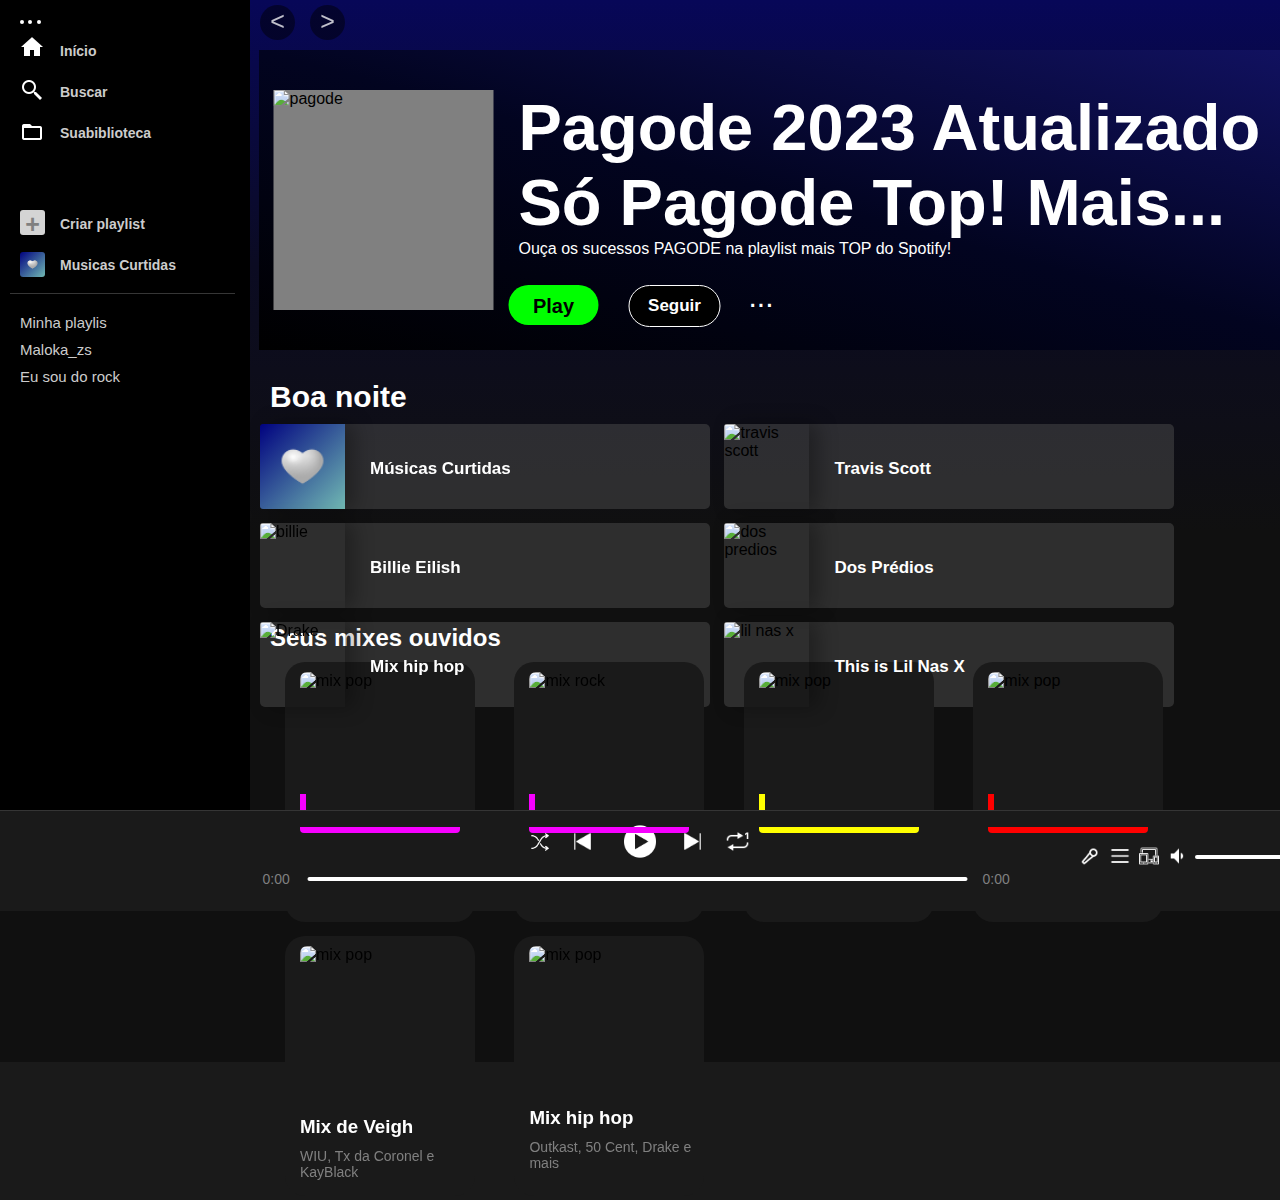
==== principal/index.html @ a5ab48f7 "Adicionando o código" ====
<!DOCTYPE html>
<html lang="en">
<head>
    <meta charset="UTF-8">
    <meta http-equiv="X-UA-Compatible" content="IE=edge">
    <meta name="viewport" content="width=device-width, initial-scale=1.0">
    <link rel="stylesheet" href="style.css">
    <title>Spotify</title>
</head>
<body id="bosta">
    <div id="container_left">
        <div id="fundo"></div>
        <div id="bolinhas">
            <div class="bolinhas"></div>
            <div class="bolinhas"></div>
            <div class="bolinhas"></div>
        </div>
        <ul id="lista_cima">
            <li class="lc"><img src="../img/icons8-casa-24 (1).png" alt="casinha" id="casinha">Início</li>
            <li class="lc"><img src="../img/icons8-pesquisar-24.png" alt="lupa" id="lupa"><img src="../img/icons8-abrir-pasta-24.png" alt="Buscar" id="pasta">Buscar</li>
            <li class="lc">Suabiblioteca</li>
        </ul>
        <ul id="lista_meio">
            <li class="lm"><div id="adicionar"><p>+</p></div> Criar playlist</li>
            <li class="lm"><div id="gostei"><img src="../img/icons8-white-heart-48.png" alt="coração" id="coracao"></div> Musicas Curtidas</li>
        </ul>
        <div id="linha"></div>
        <ul id="lista_baixo">
            <li class="lb">Minha playlis</li>
            <li class="lb">Maloka_zs</li>
            <li class="lb">Eu sou do rock</li>
        </ul>
    </div>

    <header>
        <div class="setas" id="seta_escquerda">
            <p id="menor_que">&lt;</p>
        </div>
        <div class="setas" id="seta_direita">
            <p id="maior_que">&gt;</p>
        </div>
        <div id="user">
            <div id="bolinha_usuario">
                <img src="../img_midia/icons8-usuário-24.png" alt="usuario" id="usuario">
            </div>
            <p>Matheus</p>
            <img src="../img_midia/icons8-reproduzir-24.png" alt="seta baixo" id="seta">
        </div>
        <div id="banner_meio">
            <div id="meio_banenr">
                <img src="../img_boa_tarde/pagode.jpeg" alt="pagode" id="img_pagode">
                <div id="text_ludi">
                    <p class="text_ludi" id="first_ludi">Pagode 2023 Atualizado | Só Pagode Top! Mais...</p>
                    <p class="text_ludi" id="sec_ludi">Ouça os sucessos PAGODE na playlist mais TOP do Spotify!</p>
                </div>
                <div class="botao" id="botao_play">
                    <p>Play</p>
                </div>
                <div class="botao" id="botao_seguir">
                    <p>Seguir</p>
                </div>
                <p id="tres_pontos">...</p>
            </div>
        </div>
    </header>
    <main>
        <h2 id="h2_horas">Boa noite</h2>
        <div id="container_pastas">
            <div class="pastas_cima" id="musicas_curtidas">
                <div id="gostei_curtidas"><img src="../img/icons8-white-heart-48.png" alt="coração" id="coracao_curtidas"></div>
                <p class="titulo_pasta">Músicas Curtidas</p>
                <div id="play_hover_2" class="play_hover">
                    <img src="../img_midia/icons8-reproduzir-24 (1).png" alt="reproduzir" id="seta_play">
                </div>
            </div>

            <div class="pastas_cima" id="travis_scott" onmouseenter="mudarCor()" onmouseleave="voltarCor()">
                <img src="../img_boa_tarde/travis scott.jpeg" alt="travis scott" id="travis">
                <p class="titulo_pasta">Travis Scott</p>
                <div id="play_hover_2" class="play_hover">
                    <img src="../img_midia/icons8-reproduzir-24 (1).png" alt="reproduzir" id="seta_play">
                </div>
            </div>

            <div class="pastas_cima" id="billie_eilish">
                <img src="../img_boa_tarde/billie.jpeg" alt="billie" id="billie">
                <p class="titulo_pasta">Billie Eilish</p>
                <div id="play_hover_2" class="play_hover">
                    <img src="../img_midia/icons8-reproduzir-24 (1).png" alt="reproduzir" id="seta_play">
                </div>
            </div>



            <div class="pastas_baixo" id="dos_predios">
                <img src="../img_boa_tarde/dos predios.jpg" alt="dos predios" id="predios">
                <p class="titulo_pasta">Dos Prédios</p>
                <div id="play_hover_2" class="play_hover">
                    <img src="../img_midia/icons8-reproduzir-24 (1).png" alt="reproduzir" id="seta_play">
                </div>
            </div>

            <div class="pastas_baixo" id="Drake">
                <img src="../img_mixes/outkast.jpeg" alt="Drake" id="drake">
                <p class="titulo_pasta">Mix hip hop</p>
                <div id="play_hover_2" class="play_hover">
                    <img src="../img_midia/icons8-reproduzir-24 (1).png" alt="reproduzir" id="seta_play">
                </div>
            </div>

            <div class="pastas_baixo" id="lil_nas_x">
                <img src="../img_boa_tarde/lil nas x.jpg" alt="lil nas x" id="lil">
                <p class="titulo_pasta">This is Lil Nas X</p>
                <div id="play_hover_2" class="play_hover">
                    <img src="../img_midia/icons8-reproduzir-24 (1).png" alt="reproduzir" id="seta_play">
                </div>
            </div>


        </div>
        <h2>Seus mixes ouvidos</h2>
        <div id="container_mixes">
            <div class="mixes" id="mix_pop">
                <img src="../img_boa_tarde/lil nas x.jpg" alt="mix pop" id="img_pop">
                <div id="play_mixes">
                    <img src="../img_midia/icons8-reproduzir-24 (1).png" alt="play" id="seta_reproduzir">
                </div>
                <div id="cont_pop">
                    <div class="faicha" id="faicha_pop"></div>
                    <div class="faicha2" id="faicha_pop"></div>
                    <h3>Mix pop</h3>
                    <p>Lil Nas X, Black Eyed Peas, Justin Bieber e...</p>
                </div>
            </div>

            <div class="mixes" id="mix_rock">
                <img src="../img_mixes/mix rock.jpg" alt="mix rock" id="img_rock">
                <div id="play_mixes">
                    <img src="../img_midia/icons8-reproduzir-24 (1).png" alt="play" id="seta_reproduzir">
                </div>
                <div id="cont_rock">
                    <div class="faicha" id="faicha_rock"></div>
                    <div class="faicha2" id="faicha_rock"></div>
                    <h3>Mix rock</h3>
                    <p>Scorpions, Red Hoy Chili Peppers, kansas...</p>
                </div>
            </div>

            <div class="mixes" id="mix_relax">
                <img src="../img_mixes/top.jpg" alt="mix pop" id="img_relax">
                <div id="play_mixes">
                    <img src="../img_midia/icons8-reproduzir-24 (1).png" alt="play" id="seta_reproduzir">
                </div>
                <div id="cont_relax">
                    <div class="faicha" id="faicha_relax"></div>
                    <div class="faicha2" id="faicha_relax"></div>
                    <h3>Mix relax</h3>
                    <p>Twenty One Pilots, Post Malone, The Weeknd...</p>
                </div>
            </div>

            <div class="mixes" id="mix_feliz">
                <img src="../img_mixes/avicii.jpeg" alt="mix pop" id="img_feliz">
                <div id="play_mixes">
                    <img src="../img_midia/icons8-reproduzir-24 (1).png" alt="play" id="seta_reproduzir">
                </div>
                <div id="cont_feliz">
                    <div class="faicha" id="faicha_feliz"></div>
                    <div class="faicha2" id="faicha_feliz"></div>
                    <h3>Mix feliz</h3>
                    <p>Avicii, Doja Cat, Dua Lipa e mais</p>
                </div>
            </div>

            <div class="mixes" id="mix_veigh">
                <img src="../img_mixes/mix do veigh.jpeg" alt="mix pop" id="img_veigh">
                <div id="play_mixes">
                    <img src="../img_midia/icons8-reproduzir-24 (1).png" alt="play" id="seta_reproduzir">
                </div>
                <div id="cont_veigh">
                    <h3>Mix de Veigh</h3>
                    <p>WIU, Tx da Coronel e KayBlack</p>
                </div>
            </div>

            <div class="mixes" id="mix_hiphop">
                <img src="../img_mixes/outkast.jpeg" alt="mix pop" id="img_hiphop">
                <div id="play_mixes">
                    <img src="../img_midia/icons8-reproduzir-24 (1).png" alt="play" id="seta_reproduzir">
                </div>
                <div id="cont_pop">
                    <div class="faicha" id="faicha_hiphop"></div>
                    <div class="faicha2" id="faicha_hiphop"></div>
                    <h3>Mix hip hop</h3>
                    <p>Outkast, 50 Cent, Drake e mais</p>
                </div>
            </div>

        </div>
    </main>
    <footer>
        
        <div id="center_footer">
            <div id="center_up">
                <img src="../img_midia/icons8-embaralhar-32.png" alt="embaralhar" id="embaralhar">
                <img src="../img_midia/icons8-voltar-64 (1).png" alt="voltar" id="voltar">
                <img src="../img_midia/icons8-botão-_play_-dentro-de-um-círculo-50 (1).png" alt="play" id="play">
                <img src="../img_midia/icons8-voltar-64 (1).png" alt="avancar" id="avancar">
                <img src="../img_midia/icons8-repetir-um-30.png" alt="repetir" id="repetir">
            </div>
            <div id="center_down">
                <p id="tf">0:00</p>
                <div id="linha_do_tempo"></div>
                <p id="ts">0:00</p>
            </div>
        </div>
        <div id="right_footer">
            <img class="espaco_icons" src="../img_midia/icons8-microfone-2-24.png" alt="microfone" id="mic">

            <img class="espaco_icons" src="../img_midia/icons8-menu-arredondado-50.png" alt="menu" id="menu">

            <img class="espaco_icons" src="../img_midia/icons8-vários-dispositivos-50.png" alt="dispositivos" id="dispositivos">

            <img class="espaco_icons" src="../img_midia/icons8-volume-baixo-24 (1).png" alt="volume" id="volume">

            <div id="barra_volume"></div>

        </div>
    </footer>
    <script src="java.js"></script>
</body>
</html>
---- principal/style.css ----
@charset "UTF-8";

* {
    margin: 0px;
    padding: 0px;
    font-family: Arial, Helvetica, sans-serif;
}

body {
    background-color: rgb(26, 26, 26);
    background-repeat: no-repeat;
    background-image: linear-gradient(to bottom, rgb(7, 7, 88), rgb(11, 11, 34), rgb(16, 16, 16), rgb(16, 16, 16), rgb(16, 16, 16));
}

#travis_scott:hover #banner_meio{
    color: black;
}

#container_left {
    background-color: rgb(0, 0, 0);
    width: 250px;
    position: fixed;
    height: 100vh;
    margin-bottom: 0px;
    color: white;
}


#casinha {
    position: absolute;
    top: 35px;
    left: 20px;
}

#lupa {
    position: absolute;
    top: 78px;
    left: 20px;
}

#pasta {
    position: absolute;
    top: 120px;
    left: 20px;
}

#adicionar {
    border-radius: 3px;
    width: 25px;
    height: 25px;
    position: absolute;
    top: 210px;
    left: 20px;
    background-color: rgb(212, 212, 212);
}


#adicionar > p {
    color: gray;
    font-size: 25px;
    text-align: center;
}

#gostei {
    border-radius: 3px;
    width: 25px;
    height: 25px;
    position: relative;
    top: 20px;
    left: -40px;
    background-image: linear-gradient(to bottom right, rgb(0, 2, 128), rgb(113, 185, 179));
}

#coracao {
    position: absolute;
    width: 13px;
    height: 13px;
    left: 6px;
    top: 6px;
}


    div#bolinhas {
        margin-left: 20px;
        margin-top: 10px;
    }

        div.bolinhas {
            width: 4px;
            height: 4px;
            background-color: white;
            display: inline-block;
            border-radius: 50%;
        }

    ul#lista_cima {
        margin-top: -10px;
        font-size: 14px;
    }

        li.lc {
            margin-left: 60px;
            list-style-type: none;
            font-weight: bold;
            margin-top: 25px;
            color: rgb(204, 204, 204);
        }

        li.lc:hover {
            color: white;
            cursor: pointer;
        }

    ul#lista_meio {
        margin-top: 75px;
        font-size: 14px;
    }

        li.lm {
            margin-left: 60px;
            list-style-type: none;
            font-weight: bold;
            color: rgb(204, 204, 204);
        }

        li.lm:hover {
            color: white;
            cursor: pointer;
        }

    div#linha {
        width: 225px;
        height: 1px;
        background-color: rgba(255, 255, 255, 0.212);
        margin-top: 20px;
        margin-left: 10px;
    }

    ul#lista_baixo {
        margin-top: 20px;
    }

        .lb {
            margin-left: 20px;
            list-style-type: none;
            margin-top: 10px;
            color: rgb(204, 204, 204);
            font-size: 15px;
        }

        .lb:hover {
            color: white;
            cursor: default;
        }


header {
    margin-left: 250px;
    height: 370px;
}

    div.setas {
        width: 35px;
        height: 35px;
        background-color: rgba(0, 0, 0, 0.466);
        display: inline-block;
        border-radius: 50%;
        margin-top: 5px;
        margin-left: 10px;
        position: absolute;
    }

    #maior_que {
        color: rgba(255, 255, 255, 0.753);
        font-size: 25px;
        text-align: center;
        cursor: pointer;
        margin-top: 2px;
    }

    #menor_que {
        color: rgba(255, 255, 255, 0.753);
        font-size: 25px;
        text-align: center;
        cursor: pointer;
        margin-top: 2px;
    }

    div#seta_direita {
        margin-left: 60px;
    }


    div#user {
        width: 135px;
        height: 35px;
        background-color: rgb(29, 29, 29);
        position: absolute;
        left: 1500px;
        margin-top: 5px;
        border-radius: 25px;
        color: white;
        font-weight: bold;
        cursor: pointer;
    }

        div#bolinha_usuario {
            width: 30px;
            height: 30px;
            background-color: rgb(71, 71, 71);
            border-radius: 50%;
            position: relative;
            margin-top: 2px;
            margin-left: 2px;
        }

        div#user > p {
            margin-left: 40px;
            margin-top: -25px;
        }

        #usuario {
            margin-left: 3px;
        }

        #seta {
            position: absolute;
            margin-left: 110px;
            margin-top: -17px;
            transform: rotate(90deg);
            width: 15px;
        }

    div#banner_meio {
        background-color: black;
        background-image: linear-gradient(to bottom left, rgb(18, 18, 100), rgb(2, 4, 32), black);
        width: 1090px;
        position: absolute;
        top: 50px;
        left: 50%;
        transform: translate(-35%);
        height: 300px;
    }

        #img_pagode {
            background-color: gray;
            width: 220px;
            height: 220px;
            margin-left: 15px;
            margin-top: 40px;
            display: inline-block;
        }

        div#text_ludi {
            position: absolute;
            color: white;
            top: 40px;
            left: 260px;
        }

             p#first_ludi:hover {
                text-decoration: underline;
                cursor: pointer;
            }

            p#first_ludi {
                font-size: 65px;
                font-weight: bold;
            }

        
        .botao {
            width: 90px;
            height: 40px;
            cursor: pointer;
            position: absolute;
            top: 235px;
            left: 250px;
            background-color: white;
            border-radius: 30px;
        }

        .botao:hover {
            top: 233px;
            left: 250px;
            padding: 2px;
            transition: 100ms;
        }

        #botao_play {
            background-color: rgb(0, 255, 0);
        }

        #botao_play > p, #botao_seguir > p {
            font-size: 20px;
            margin-top: 10px;
            text-align: center;
            font-weight: bold;
        }

        #botao_seguir > p {
            font-size: 17px;
            color: white;
        }

        #botao_seguir {
            margin-left: 120px;
            background-color: black;
            border: 1px solid white;
        }

        #tres_pontos {
            color: white;
            font-size: 30px;
            height: 10px;
            margin-top: -30px;
            margin-left: 490px;
            cursor: pointer;
        }


main {
    margin-left: 250px;
    margin-bottom: 150px;
    background-color: rgba(255, 255, 255, 0);
}

    main > h2 {
        color: white;
        margin-left: 20px;
        margin-top: 10px;
    }

    #h2_horas {
        font-size: 30px;
    }


    div#container_pastas {
        height: 200px;
    }

        .pastas_cima {
            width: 450px;
            height: 85px;
            background-color: rgba(77, 77, 77, 0.507);
            display: inline-block;
            margin-top: 10px;
            margin-left: 10px;
            border-radius: 5px;
            cursor: pointer;
            transition: 500ms;
        }


        .pastas_cima:hover {
            background-color: rgba(119, 119, 119, 0.596);
        }

                #coracao_curtidas {
                    position: absolute;
                    width: 53px;
                    height: 53px;
                    left: 16px;
                    top: 16px;
                }

                .titulo_pasta {
                    color: white;
                    margin-left: 110px;
                    margin-top: 35px;
                    font-weight: bold;
                    font-size: 17px;
                    position: absolute;
                }

                .play_hover {
                    opacity: 0%;
                    width: 50px;
                    height: 50px;
                    border-radius: 50%;
                    background-color: rgb(0, 255, 0);
                    position: absolute;
                    margin-left: 380px;
                    margin-top: 0px;
                    box-shadow: 1px 1px 20px 0px rgba(0, 0, 0, 0.644);
                    transition: 0.5s;
                }


                #play_hover_2 {
                    margin-top: 15px;
                    transition: 100ms;
                }

                #play_hover_2:hover {
                    width: 53px;
                    height: 53px;
                    margin-top: 14px;
                    margin-left: 379px;
                }

                #play_hover_2:hover #seta_play {
                    margin-top: 8px;
                    margin-left: 10px;
                }

                #musicas_curtidas:hover .play_hover, #travis_scott:hover .play_hover, #billie_eilish:hover .play_hover, #dos_predios:hover .play_hover, #Drake:hover .play_hover, #lil_nas_x:hover .play_hover {
                    opacity: 100%;
                }


                    #seta_play {
                        position: absolute;
                        width: 35px;
                        margin-top: 7px;
                        margin-left: 9px;
                        transition: 100ms;
                    }

            
            #gostei_curtidas { 
                box-shadow: 9px 0px 20px 0px rgba(0, 0, 0, 0.308);;
                border-radius: 3px 0px 0px 3px;
                width: 85px;
                height: 85px;
                position: absolute;
                background-image: linear-gradient(to bottom right, rgb(0, 2, 128), rgb(113, 185, 179));
            }

            #travis {
                box-shadow: 9px 0px 20px 0px rgba(0, 0, 0, 0.308);;
                border-radius: 3px 0px 0px 3px;
                width: 85px;
                height: 85px;
                position: absolute;
            }


                
            #billie {
                box-shadow: 9px 0px 20px 0px rgba(0, 0, 0, 0.308);;
                border-radius: 3px 0px 0px 3px;
                width: 85px;
                height: 85px;
                position: absolute;
            }      


        .pastas_baixo {
            width: 450px;
            height: 85px;
            background-color: rgba(77, 77, 77, 0.507);
            display: inline-block;
            margin-top: 10px;
            margin-left: 10px;
            border-radius: 5px;
            cursor: pointer;
            transition: 0.5s;
        }

        .pastas_baixo:hover {
            background-color: rgba(119, 119, 119, 0.596);
        }

            #predios {
                box-shadow: 9px 0px 20px 0px rgba(0, 0, 0, 0.308);;
                border-radius: 3px 0px 0px 3px;
                width: 85px;
                height: 85px;
                position: absolute;
            }

            
            #drake {
                box-shadow: 9px 0px 20px 0px rgba(0, 0, 0, 0.308);;
                border-radius: 3px 0px 0px 3px;
                width: 85px;
                height: 85px;
                position: absolute;
            }

            #lil {
                box-shadow: 9px 0px 20px 0px rgba(0, 0, 0, 0.308);;
                border-radius: 3px 0px 0px 3px;
                width: 85px;
                height: 85px;
                position: absolute;
            }


    #container_mixes {
        height: 260px;
    }

        .mixes {
            width: 190px;
            height: 260px;
            background-color: rgb(26, 26, 26);
            margin-left: 35px;
            margin-top: 10px;
            display: inline-block;
            border-radius: 20px;
        }

        .mixes:hover {
            background-color: rgba(48, 48, 48, 0.548);
            cursor: pointer;
        }

        #play_mixes {
            opacity: 0%;
            width: 40px;
            height: 40px;
            background-color: rgb(0, 255, 0);
            position: absolute;
            box-shadow: 1px 1px 20px 0px black;
            border-radius: 50%;
            margin-left: 120px;
            margin-top: 132px;
            transition: 0.5s;
        }

        #seta_reproduzir {
            width: 30px;
            margin-left: 6px;
            margin-top: 5px;
        }

        #mix_pop:hover #play_mixes, #mix_rock:hover #play_mixes, #mix_relax:hover #play_mixes, #mix_feliz:hover #play_mixes, #mix_veigh:hover #play_mixes, #mix_hiphop:hover #play_mixes {
            margin-top: 115px;
            opacity: 100%;
        }

        #play_mixes:hover {
            margin-top: 130px;
            margin-left: 118px;
            padding: 2px;
            transition: 100ms;
        }


            #seta_play {
                position: absolute;
                width: 35px;
                margin-top: 7px;
                margin-left: 9px;
                transition: 100ms;
            }


            #img_pop, #img_rock, #img_relax, #img_feliz, #img_veigh, #img_hiphop {
                width: 160px;
                height: 160px;
                position: absolute;
                border-radius: 7px;
                margin-left: 15px;
                margin-top: 10px;
            }

            div#cont_pop, #cont_rock, #cont_relax, #cont_feliz, #cont_veigh, #cont_hiphop {
                display: inline-block;
                position: absolute;
                margin-top: 180px;
                margin-left: 15px;
                color: rgb(255, 255, 255);
                width: 165px;
            }

            div#cont_pop > p, #cont_rock > p, #cont_relax > p, #cont_feliz > p, #cont_veigh > p, #cont_hiphop > p {
                font-size: 14px;
                margin-top: 10px;
                color: gray;
                font-family: Verdana, Geneva, Tahoma, sans-serif;
            }

            .faicha {
                width: 160px;
                height: 6px;
                position: relative;
                margin-top: -15px;
                border-radius: 0px 0px 4px 4px;
                z-index: 1;
            }

            .faicha2 {
                width: 6px;
                height: 18px;
                position: absolute;
                margin-top: -39px;
            }

            #faicha_relax {
                background-color: yellow;
            }

            #faicha_rock {
                background-color: rgb(247, 0, 255);
            }

            #faicha_pop {
                background-color: rgb(247, 0, 255);
            }
            #faicha_feliz {
                background-color: red;
            }


footer {
    background-color: rgb(26, 26, 26);
    width: 100vw;
    height: 100px;
    position: fixed;
    top: 90vh;
    border-top: 1px solid rgba(255, 255, 255, 0.123);
}


    div#center_footer {
        width: 900px;
        height: 100px;
        margin-left: 50%;
        transform: translate(-50%);
        position: absolute;
    }

        #center_up {
            width: 240px;
            height: 46px;
            position: relative;
            margin-left: 50%;
            transform: translate(-50%);
            margin-top: 10px;
        }  

            #embaralhar {
                width: 20px;
                margin-left: 10px;
                position: absolute;
                margin-top: 11px;
                cursor: pointer;
            }

            #voltar {
                width: 25px;
                margin-left: 50px;
                margin-top: 8px;
                position: absolute;
                cursor: pointer;
            }

            #play {
                width: 35px;
                margin-left: 50%;
                transform: translate(-50%);
                margin-top: 3px;
                position: absolute;
                cursor: pointer;
            }

                #play:hover {
                    width: 37px;
                    height: 37px;
                }

            #avancar {
                width: 25px;
                transform: rotate(180deg);
                margin-left: 160px;
                margin-top: 8px;
                position: absolute;
                cursor: pointer;
            }

            #repetir {
                width: 25px;
                margin-left: 205px;
                margin-top: 8px;
                position: absolute;
                cursor: pointer;
            }

        div#center_down {
            width: 765px;
            height: 25px;
            margin-left: 50%;
            transform: translate(-50%);
        }

            #ts {
                color: gray;
                position: absolute;
                margin-left: 725px;
                margin-top: 4px;
                font-size: 14px;
            }

            #linha_do_tempo {
                width: 660px;
                height: 4px;
                border-radius: 4px;
                background-color: rgb(255, 255, 255);
                margin-left: 50px;
                margin-top: 10px;
                position: absolute;
            }

            #tf {
                color: gray;
                position: absolute;
                margin-left: 5px;
                margin-top: 4px;
                font-size: 14px;
            }


div#right_footer {
    width: 220px;
    height: 40px;
    position: relative;
    margin-left: 84vw;
    margin-top: 25px;
}

    #mic {
        width: 20px;
    }

    #menu {
        width: 20px;
    }

    #dispositivos {
        width: 20px;
    }

    #volume {
        width: 20px;
    }

    .espaco_icons {
        margin-top: 10px;
        margin-left: 5px;
    }

    #barra_volume {
        border-radius: 3px;
        width: 95px;
        height: 4px;
        background-color: white;
        position: absolute;
        margin-left: 120px;
        margin-top: -15px;
    }
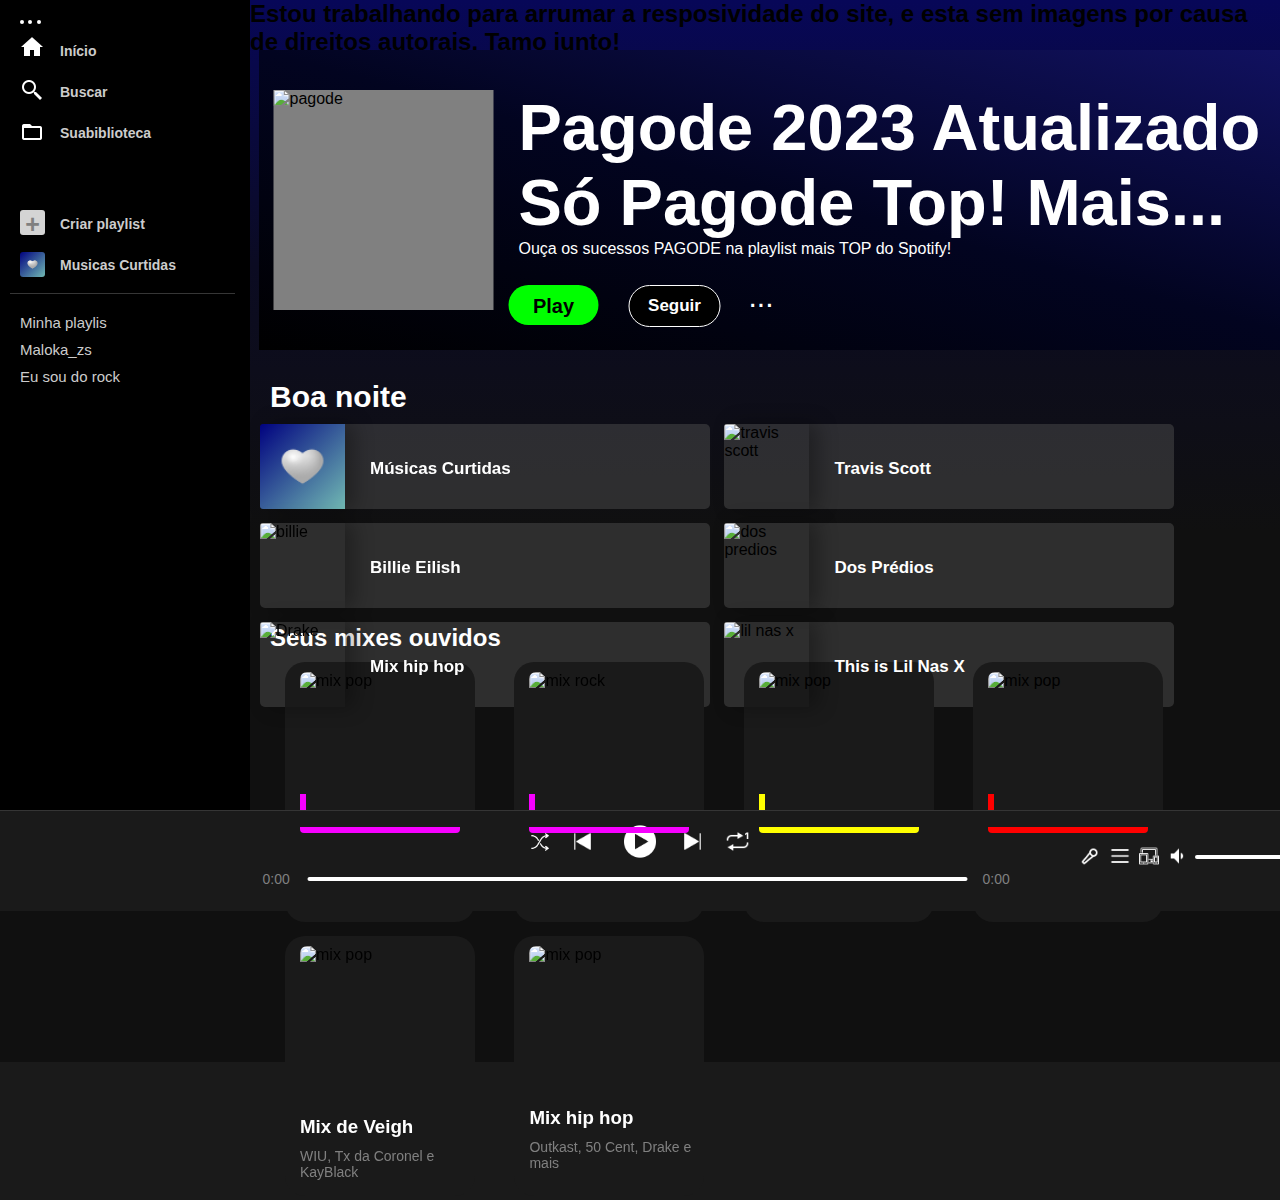
==== commit b782e639: "coloando aviso" ====
--- a/principal/index.html
+++ b/principal/index.html
@@ -33,6 +33,7 @@
     </div>
 
     <header>
+        <h2 id="aviso">Estou trabalhando para arrumar a resposividade do site, e esta sem imagens por causa de direitos autorais. Tamo junto!</h2>
         <div class="setas" id="seta_escquerda">
             <p id="menor_que">&lt;</p>
         </div>
@@ -229,4 +230,4 @@
     </footer>
     <script src="java.js"></script>
 </body>
-</html>+</html>
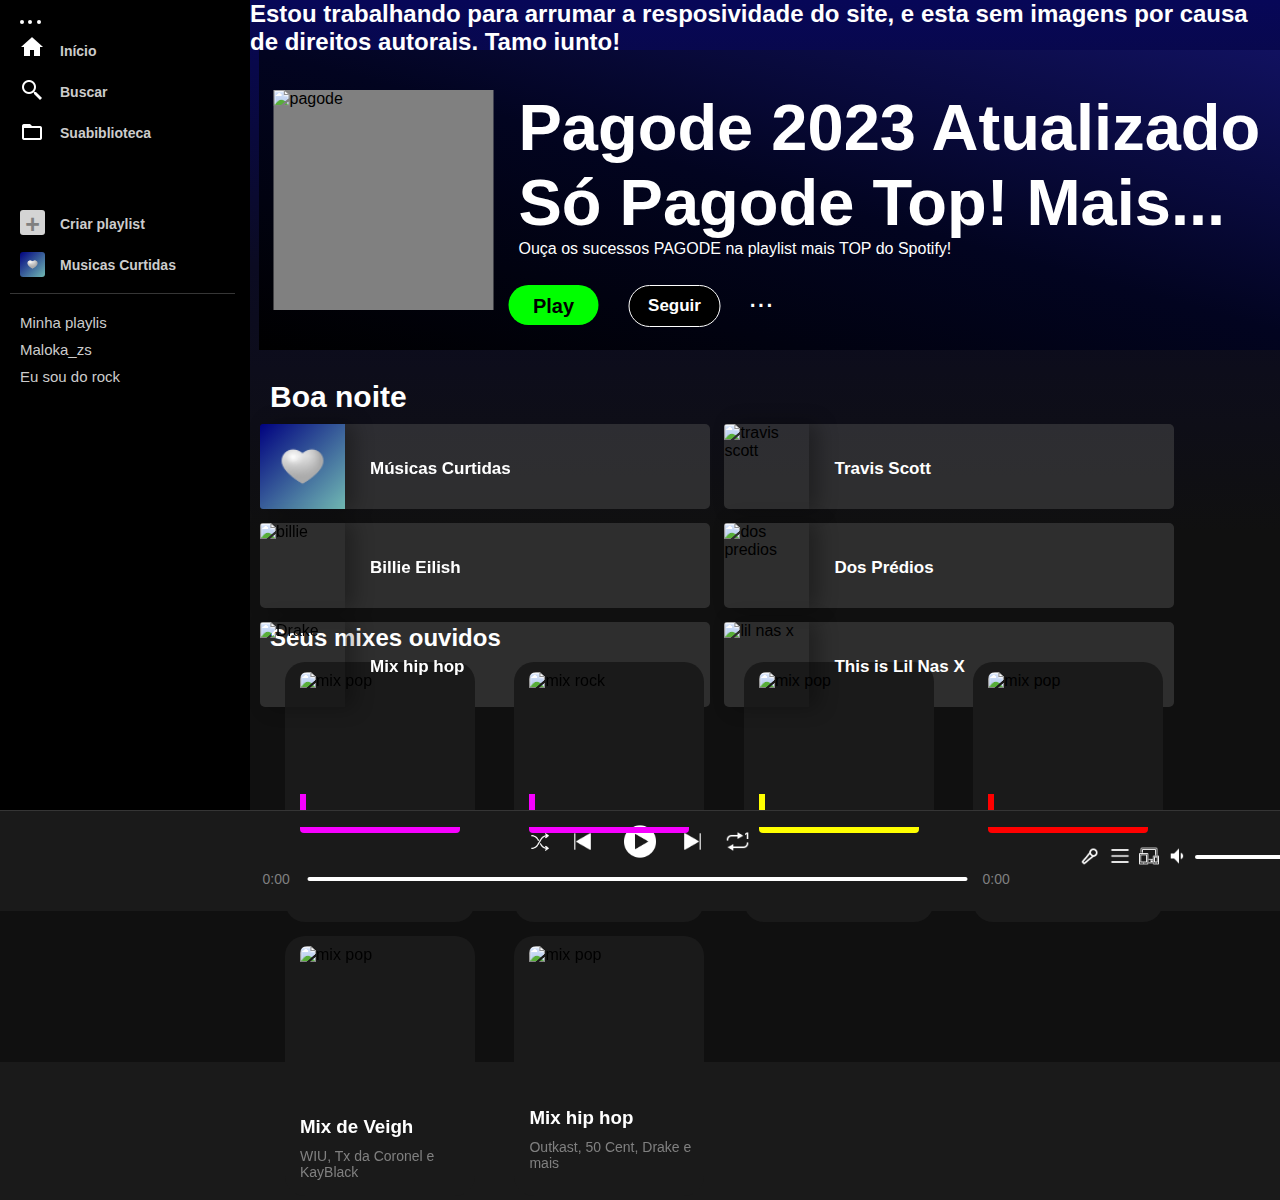
==== commit 5ce8f451: "mudando a cor do aviso" ====
--- a/principal/index.html
+++ b/principal/index.html
@@ -33,7 +33,7 @@
     </div>
 
     <header>
-        <h2 id="aviso">Estou trabalhando para arrumar a resposividade do site, e esta sem imagens por causa de direitos autorais. Tamo junto!</h2>
+        <h2 id="aviso" style="color: white">Estou trabalhando para arrumar a resposividade do site, e esta sem imagens por causa de direitos autorais. Tamo junto!</h2>
         <div class="setas" id="seta_escquerda">
             <p id="menor_que">&lt;</p>
         </div>
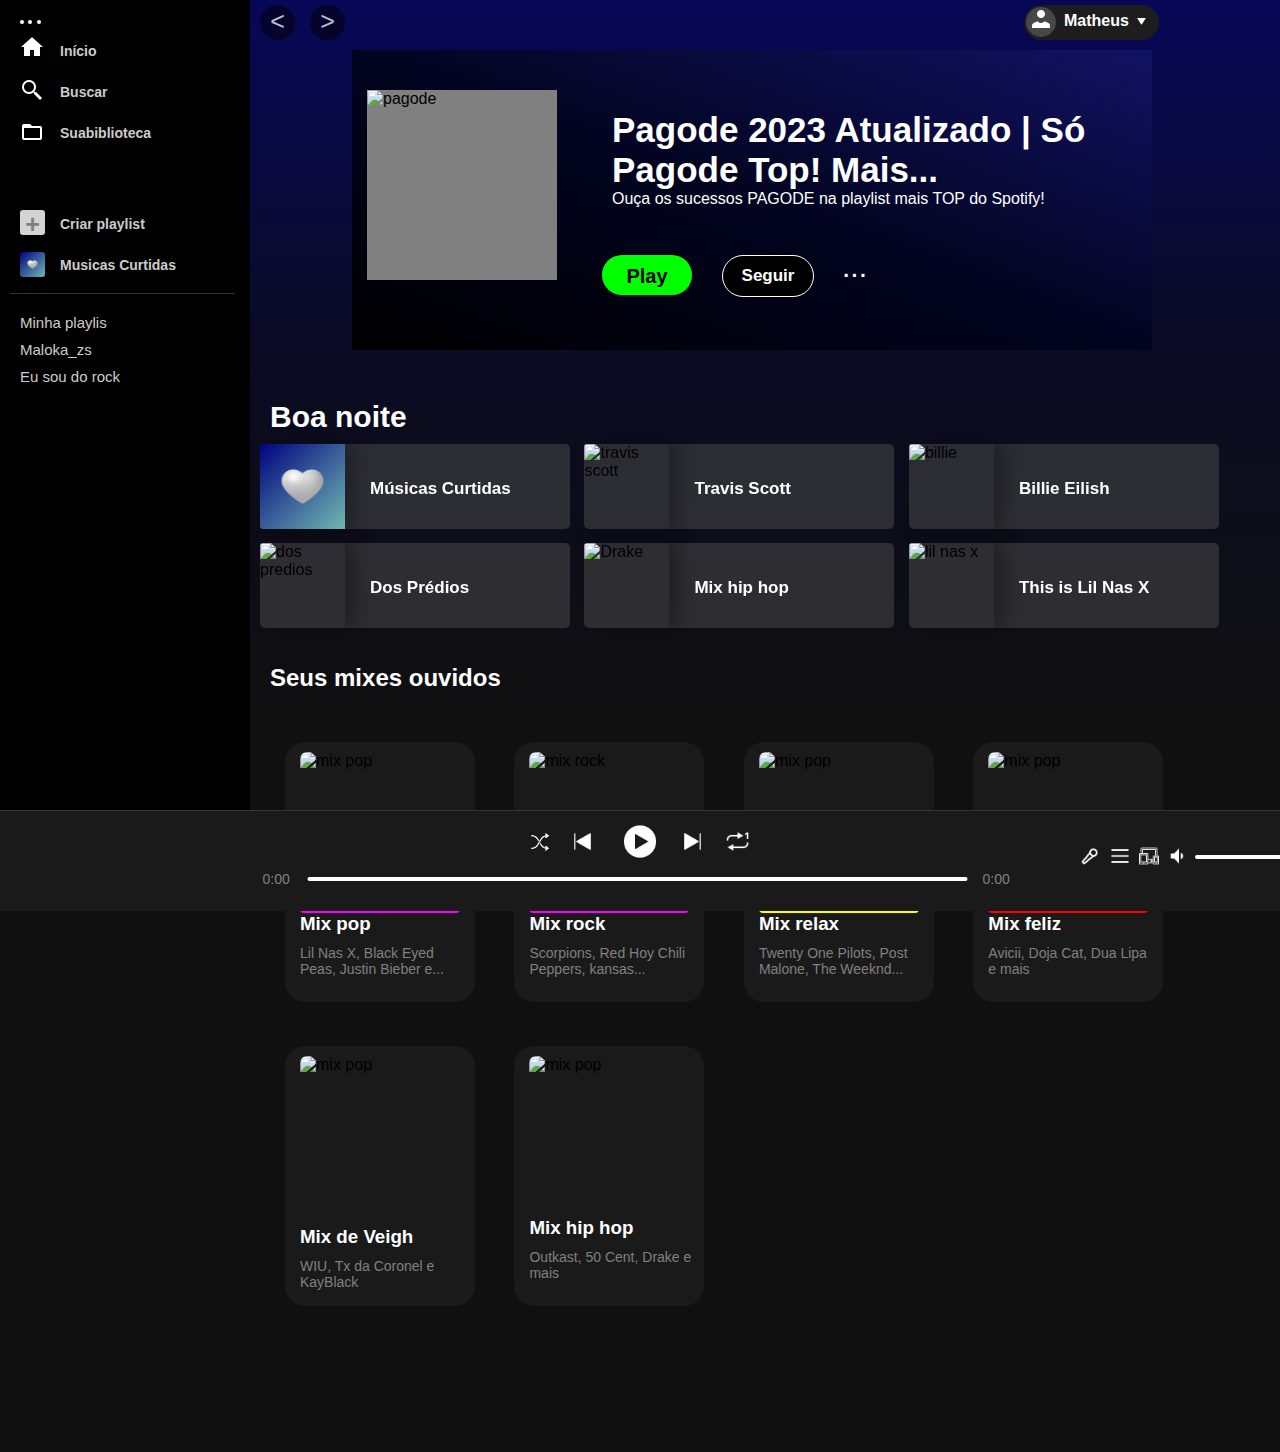
==== commit 1ed7eecc: "Adicionando resposividade ao site : )" ====
--- a/principal/index.html
+++ b/principal/index.html
@@ -5,9 +5,13 @@
     <meta http-equiv="X-UA-Compatible" content="IE=edge">
     <meta name="viewport" content="width=device-width, initial-scale=1.0">
     <link rel="stylesheet" href="style.css">
+    <link rel="stylesheet" href="medio.css">
+    <link rel="stylesheet" href="pequeno.css">
+    <link rel="stylesheet" href="tablet.css">
+    <link rel="stylesheet" href="mobile.css">
     <title>Spotify</title>
 </head>
-<body id="bosta">
+<body>
     <div id="container_left">
         <div id="fundo"></div>
         <div id="bolinhas">
@@ -33,7 +37,6 @@
     </div>
 
     <header>
-        <h2 id="aviso" style="color: white">Estou trabalhando para arrumar a resposividade do site, e esta sem imagens por causa de direitos autorais. Tamo junto!</h2>
         <div class="setas" id="seta_escquerda">
             <p id="menor_que">&lt;</p>
         </div>
@@ -196,8 +199,8 @@
                     <p>Outkast, 50 Cent, Drake e mais</p>
                 </div>
             </div>
-
-        </div>
+        </div>
+        <div id="separar"></div>
     </main>
     <footer>
         
@@ -230,4 +233,4 @@
     </footer>
     <script src="java.js"></script>
 </body>
-</html>
+</html>--- a/principal/style.css
+++ b/principal/style.css
@@ -7,7 +7,8 @@
 }
 
 body {
-    background-color: rgb(26, 26, 26);
+    overflow-x: hidden;
+    background-color: rgb(16, 16, 16);
     background-repeat: no-repeat;
     background-image: linear-gradient(to bottom, rgb(7, 7, 88), rgb(11, 11, 34), rgb(16, 16, 16), rgb(16, 16, 16), rgb(16, 16, 16));
 }
@@ -196,7 +197,7 @@
         height: 35px;
         background-color: rgb(29, 29, 29);
         position: absolute;
-        left: 1500px;
+        left: 80vw;
         margin-top: 5px;
         border-radius: 25px;
         color: white;
@@ -238,7 +239,7 @@
         position: absolute;
         top: 50px;
         left: 50%;
-        transform: translate(-35%);
+        transform: translate(-40%);
         height: 300px;
     }
 
@@ -328,7 +329,7 @@
     main > h2 {
         color: white;
         margin-left: 20px;
-        margin-top: 10px;
+        margin-top: 30px;
     }
 
     #h2_horas {
@@ -493,12 +494,14 @@
         height: 260px;
     }
 
+    
+
         .mixes {
             width: 190px;
             height: 260px;
             background-color: rgb(26, 26, 26);
             margin-left: 35px;
-            margin-top: 10px;
+            margin-top: 50px;
             display: inline-block;
             border-radius: 20px;
         }
@@ -580,7 +583,6 @@
                 position: relative;
                 margin-top: -15px;
                 border-radius: 0px 0px 4px 4px;
-                z-index: 1;
             }
 
             .faicha2 {
--- a/principal/medio.css
+++ b/principal/medio.css
@@ -0,0 +1,40 @@
+@charset "UTF-8";
+
+@media screen and (max-width: 1670px) {
+        .mixes {
+            margin-top: 200px;
+        }
+
+        .pastas_baixo {
+            width: 380px;
+        }
+
+        #musicas_curtidas, #travis_scott, #billie_eilish {
+            width: 380px;
+        }
+
+    #container_mixes {
+        height: 260px;
+        margin-top: 50px;
+    }
+
+    .play_hover {
+        margin-left: 320px;
+    }
+
+    #play_hover_2:hover {
+        margin-left: 319px;
+    }
+
+    #mix_pop, #mix_rock, #mix_relax, #mix_feliz, #mix_veigh, #mix_hiphop {
+        margin-top: 0px;
+        margin-bottom: 40px;
+    }
+
+    #separar {
+        width: 100px;
+        height: 100px;
+        margin-top: 200px;
+    }
+
+}   
--- a/principal/pequeno.css
+++ b/principal/pequeno.css
@@ -0,0 +1,44 @@
+@charset "UTF-8";
+
+@media screen and (max-width: 1448px) {
+    #musicas_curtidas, #travis_scott, #billie_eilish, .pastas_baixo {
+        width: 310px;
+    }
+
+    div#banner_meio {
+        width: 800px;
+        height: 300px;
+        transform: translate(-36%);
+    }
+
+    #img_pagode {
+        width: 190px;
+        height: 190px;
+    }
+
+    p#first_ludi {
+        font-size: 35px;
+    }
+
+    div#text_ludi {
+        margin-top: 20px;
+    }
+
+    .botao {
+        top: 205px;
+        left: 250px;
+    }
+
+    .botao:hover {
+        top: 203px;
+        left: 247px;
+    }
+
+    .play_hover {
+        margin-left: 254px;
+    }
+
+    #play_hover_2:hover {
+        margin-left: 253px;
+    }
+}--- a/principal/tablet.css
+++ b/principal/tablet.css
@@ -0,0 +1,49 @@
+@charset "UTF-8";
+
+@media screen and (max-width: 1235px) {
+    #container_left {
+        width: 200px;
+    }
+
+    #container_pastas {
+        margin-left: -6%;
+    }
+
+    div#banner_meio {
+        width: 700px;
+        height: 300px;
+    }
+
+    p#first_ludi {
+        font-size: 30px;
+    }
+
+    div#text_ludi {
+        margin-top: 20px;
+    }
+
+    .botao {
+        top: 185px;
+        left: 250px;
+    }
+
+    .botao:hover {
+        top: 183px;
+        left: 247px;
+    }
+
+    #tres_pontos {
+        margin-top: -60px;
+    }
+
+    #musicas_curtidas, #travis_scott, #billie_eilish, .pastas_baixo {
+        width: 350px;
+    }
+
+    main > h2 {
+        margin-top: 120px;
+        margin-left: 00px;
+    }
+
+    
+}--- a/principal/mobile.css
+++ b/principal/mobile.css
@@ -0,0 +1,56 @@
+@charset "UTF-8";
+
+@media screen and (max-width: 950px) {
+    #banner_meio {
+        display: none;
+    }
+
+    div#user {
+        left: 70vw;
+    }
+
+    #h2_horas {
+        margin-top: -260px;
+        margin-left: -230px;
+    }
+
+    main > h2 {
+        margin-top: 420px;
+    }
+
+    #musicas_curtidas, #travis_scott, #billie_eilish, .pastas_baixo {
+        min-width: 80vw;
+    }
+
+    #play_hover, #play_hover_2 {
+        display: none;
+    }
+
+    #container_pastas {
+        margin-left: -210px;
+    }
+
+    #container_left {
+        display: none;
+    }
+
+    div.setas {
+        display: none;
+    }
+
+    div#user {
+        left: 10vw;
+    }
+
+    main > h2 {
+        margin-left: -220px;
+    }
+
+    #container_mixes {
+        margin-left: -240px;
+    }
+
+    #mix_hiphop, #mix_veigh {
+        margin-bottom: 100px;
+    }
+}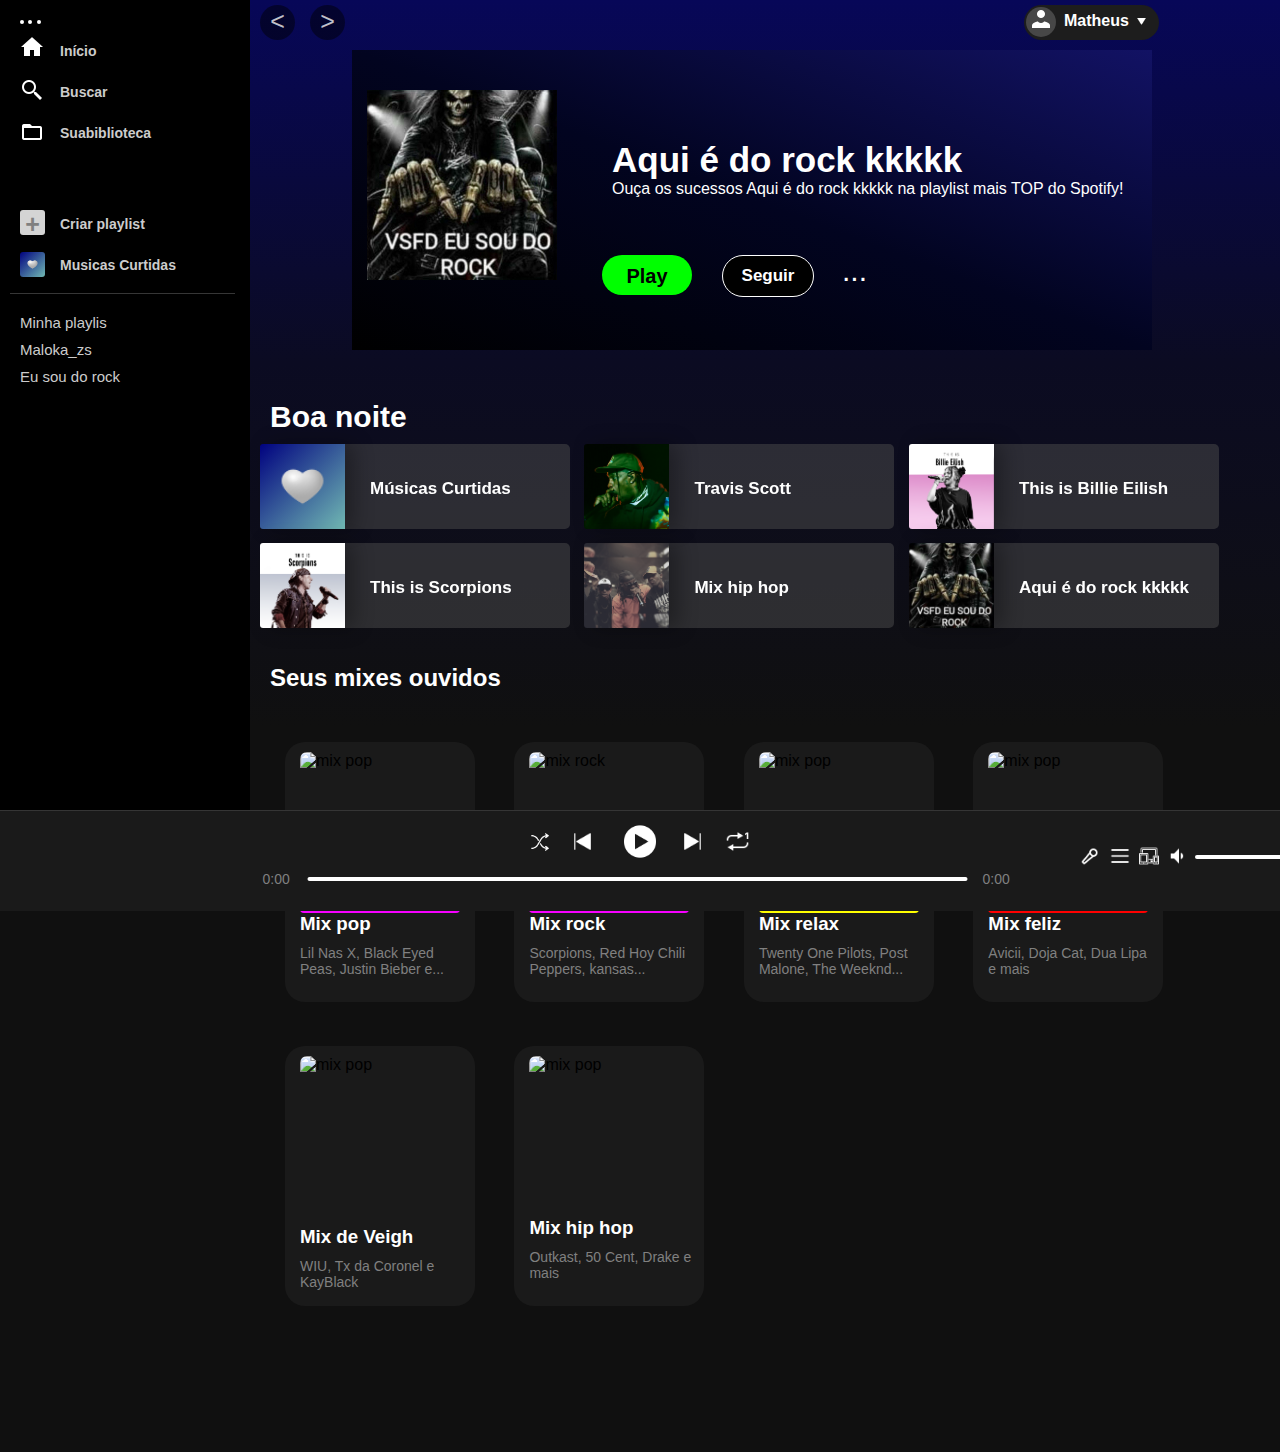
==== commit ecf784a5: "Adicionando arquivos com a nova versao do site." ====
--- a/principal/index.html
+++ b/principal/index.html
@@ -9,9 +9,9 @@
     <link rel="stylesheet" href="pequeno.css">
     <link rel="stylesheet" href="tablet.css">
     <link rel="stylesheet" href="mobile.css">
-    <title>Spotify</title>
+    <title>Minhas Musicas</title>
 </head>
-<body>
+<body id="bosta" style="transition: 2s;">
     <div id="container_left">
         <div id="fundo"></div>
         <div id="bolinhas">
@@ -26,7 +26,11 @@
         </ul>
         <ul id="lista_meio">
             <li class="lm"><div id="adicionar"><p>+</p></div> Criar playlist</li>
-            <li class="lm"><div id="gostei"><img src="../img/icons8-white-heart-48.png" alt="coração" id="coracao"></div> Musicas Curtidas</li>
+            <li class="lm">
+                <a href="links_pastas/curtidas/curtidas.html" rel="next">
+                <div id="gostei"><img src="../img/icons8-white-heart-48.png" alt="coração" id="coracao"></div>
+                    Musicas Curtidas</li>
+                </a>
         </ul>
         <div id="linha"></div>
         <ul id="lista_baixo">
@@ -52,14 +56,18 @@
         </div>
         <div id="banner_meio">
             <div id="meio_banenr">
-                <img src="../img_boa_tarde/pagode.jpeg" alt="pagode" id="img_pagode">
+                <a href="links_pastas/rock/rock.html"><img src="../img_boa_tarde/Aqui e o rock porra.jpg" alt="pagode" id="img_pagode"></a>
                 <div id="text_ludi">
-                    <p class="text_ludi" id="first_ludi">Pagode 2023 Atualizado | Só Pagode Top! Mais...</p>
-                    <p class="text_ludi" id="sec_ludi">Ouça os sucessos PAGODE na playlist mais TOP do Spotify!</p>
-                </div>
-                <div class="botao" id="botao_play">
-                    <p>Play</p>
-                </div>
+                    <a href="links_pastas/rock/rock.html">
+                        <p class="text_ludi" id="first_ludi">Aqui é do rock kkkkk</p>
+                    </a>
+                    <p class="text_ludi" id="sec_ludi">Ouça os sucessos Aqui é do rock kkkkk na playlist mais TOP do Spotify!</p>
+                </div>
+                <a href="links_pastas/rock/rock.html" id="rock_a">
+                    <div class="botao" id="botao_play">
+                        <p>Play</p>
+                    </div>
+                </a>
                 <div class="botao" id="botao_seguir">
                     <p>Seguir</p>
                 </div>
@@ -70,62 +78,74 @@
     <main>
         <h2 id="h2_horas">Boa noite</h2>
         <div id="container_pastas">
-            <div class="pastas_cima" id="musicas_curtidas">
-                <div id="gostei_curtidas"><img src="../img/icons8-white-heart-48.png" alt="coração" id="coracao_curtidas"></div>
-                <p class="titulo_pasta">Músicas Curtidas</p>
-                <div id="play_hover_2" class="play_hover">
-                    <img src="../img_midia/icons8-reproduzir-24 (1).png" alt="reproduzir" id="seta_play">
-                </div>
-            </div>
-
-            <div class="pastas_cima" id="travis_scott" onmouseenter="mudarCor()" onmouseleave="voltarCor()">
-                <img src="../img_boa_tarde/travis scott.jpeg" alt="travis scott" id="travis">
-                <p class="titulo_pasta">Travis Scott</p>
-                <div id="play_hover_2" class="play_hover">
-                    <img src="../img_midia/icons8-reproduzir-24 (1).png" alt="reproduzir" id="seta_play">
-                </div>
-            </div>
-
-            <div class="pastas_cima" id="billie_eilish">
-                <img src="../img_boa_tarde/billie.jpeg" alt="billie" id="billie">
-                <p class="titulo_pasta">Billie Eilish</p>
-                <div id="play_hover_2" class="play_hover">
-                    <img src="../img_midia/icons8-reproduzir-24 (1).png" alt="reproduzir" id="seta_play">
-                </div>
-            </div>
-
-
-
-            <div class="pastas_baixo" id="dos_predios">
-                <img src="../img_boa_tarde/dos predios.jpg" alt="dos predios" id="predios">
-                <p class="titulo_pasta">Dos Prédios</p>
-                <div id="play_hover_2" class="play_hover">
-                    <img src="../img_midia/icons8-reproduzir-24 (1).png" alt="reproduzir" id="seta_play">
-                </div>
-            </div>
-
-            <div class="pastas_baixo" id="Drake">
-                <img src="../img_mixes/outkast.jpeg" alt="Drake" id="drake">
-                <p class="titulo_pasta">Mix hip hop</p>
-                <div id="play_hover_2" class="play_hover">
-                    <img src="../img_midia/icons8-reproduzir-24 (1).png" alt="reproduzir" id="seta_play">
-                </div>
-            </div>
-
-            <div class="pastas_baixo" id="lil_nas_x">
-                <img src="../img_boa_tarde/lil nas x.jpg" alt="lil nas x" id="lil">
-                <p class="titulo_pasta">This is Lil Nas X</p>
-                <div id="play_hover_2" class="play_hover">
-                    <img src="../img_midia/icons8-reproduzir-24 (1).png" alt="reproduzir" id="seta_play">
-                </div>
-            </div>
+            <a href="links_pastas/curtidas/curtidas.html" rel="prev">
+                <div class="pastas_cima" id="musicas_curtidas">
+                    <div id="gostei_curtidas"><img src="../img/icons8-white-heart-48.png" alt="coração" id="coracao_curtidas"></div>
+                    <p class="titulo_pasta">Músicas Curtidas</p>
+                    <div id="play_hover_2" class="play_hover">
+                        <img src="../img_midia/icons8-reproduzir-24 (1).png" alt="reproduzir" id="seta_play">
+                    </div>
+                </div>
+            </a>
+
+            <a href="links_pastas/travis/travis.html">
+                <div class="pastas_cima" id="travis_scott" onmouseenter="mudarCor()" onmouseleave="voltarCor()">
+                    <img src="../img_boa_tarde/travis_verde.png" alt="travis scott" id="travis">
+                    <p class="titulo_pasta">Travis Scott</p>
+                    <div id="play_hover_2" class="play_hover">
+                        <img src="../img_midia/icons8-reproduzir-24 (1).png" alt="reproduzir" id="seta_play">
+                    </div>
+                </div>
+            </a>
+
+            <a href="links_pastas/billie/billie.html" rel="nex">
+                <div class="pastas_cima" id="billie_eilish">
+                    <img src="../img_boa_tarde/billie.png" alt="billie" id="billie">
+                    <p class="titulo_pasta">This is Billie Eilish</p>
+                    <div id="play_hover_2" class="play_hover">
+                        <img src="../img_midia/icons8-reproduzir-24 (1).png" alt="reproduzir" id="seta_play">
+                    </div>
+                </div>
+            </a>
+
+
+
+            <a href="links_pastas/scorpions/scorpions.html">
+                <div class="pastas_baixo" id="dos_predios">
+                    <img src="../img_boa_tarde/scorpions.png" alt="dos predios" id="predios">
+                    <p class="titulo_pasta">This is Scorpions</p>
+                    <div id="play_hover_2" class="play_hover">
+                        <img src="../img_midia/icons8-reproduzir-24 (1).png" alt="reproduzir" id="seta_play">
+                    </div>
+                </div>
+            </a>
+
+            <a href="links_pastas/hiphop/hiphop.html">
+                <div class="pastas_baixo" id="Drake">
+                    <img src="../img_boa_tarde/racionais.png" alt="Drake" id="drake">
+                    <p class="titulo_pasta">Mix hip hop</p>
+                    <div id="play_hover_2" class="play_hover">
+                        <img src="../img_midia/icons8-reproduzir-24 (1).png" alt="reproduzir" id="seta_play">
+                    </div>
+                </div>
+            </a>
+
+            <a href="links_pastas/rock/rock.html" rel="next">
+                <div class="pastas_baixo" id="lil_nas_x">
+                    <img src="../img_boa_tarde/Aqui e o rock porra.jpg" alt="lil nas x" id="lil">
+                    <p class="titulo_pasta">Aqui é do rock kkkkk</p>
+                    <div id="play_hover_2" class="play_hover">
+                        <img src="../img_midia/icons8-reproduzir-24 (1).png" alt="reproduzir" id="seta_play">
+                    </div>
+                </div>
+            </a>
 
 
         </div>
         <h2>Seus mixes ouvidos</h2>
         <div id="container_mixes">
             <div class="mixes" id="mix_pop">
-                <img src="../img_boa_tarde/lil nas x.jpg" alt="mix pop" id="img_pop">
+                <img src="../img_mixes/pop.png" alt="mix pop" id="img_pop">
                 <div id="play_mixes">
                     <img src="../img_midia/icons8-reproduzir-24 (1).png" alt="play" id="seta_reproduzir">
                 </div>
@@ -138,7 +158,7 @@
             </div>
 
             <div class="mixes" id="mix_rock">
-                <img src="../img_mixes/mix rock.jpg" alt="mix rock" id="img_rock">
+                <img src="../img_mixes/mix do veigh.jpeg" alt="mix rock" id="img_rock">
                 <div id="play_mixes">
                     <img src="../img_midia/icons8-reproduzir-24 (1).png" alt="play" id="seta_reproduzir">
                 </div>
--- a/principal/style.css
+++ b/principal/style.css
@@ -12,6 +12,7 @@
     background-repeat: no-repeat;
     background-image: linear-gradient(to bottom, rgb(7, 7, 88), rgb(11, 11, 34), rgb(16, 16, 16), rgb(16, 16, 16), rgb(16, 16, 16));
 }
+
 
 #travis_scott:hover #banner_meio{
     color: black;
@@ -115,6 +116,19 @@
     ul#lista_meio {
         margin-top: 75px;
         font-size: 14px;
+    }
+
+     li > a {
+        text-decoration: none;
+        color: rgb(204, 204, 204)
+    }
+
+    li > a:hover {
+        color: white;
+    }
+
+    li > a:visited:hover {
+        color: white;
     }
 
         li.lm {
@@ -243,6 +257,17 @@
         height: 300px;
     }
 
+
+        a {
+            text-decoration: none;
+            color: white;
+        }
+
+        #rock_a {
+            color: black;
+        }
+
+
         #img_pagode {
             background-color: gray;
             width: 220px;
@@ -255,7 +280,7 @@
         div#text_ludi {
             position: absolute;
             color: white;
-            top: 40px;
+            top: 70px;
             left: 260px;
         }
 
--- a/principal/tablet.css
+++ b/principal/tablet.css
@@ -37,7 +37,7 @@
     }
 
     #musicas_curtidas, #travis_scott, #billie_eilish, .pastas_baixo {
-        width: 350px;
+        width: 35vw;
     }
 
     main > h2 {
--- a/principal/mobile.css
+++ b/principal/mobile.css
@@ -27,7 +27,7 @@
     }
 
     #container_pastas {
-        margin-left: -210px;
+        margin-left: -235px;
     }
 
     #container_left {
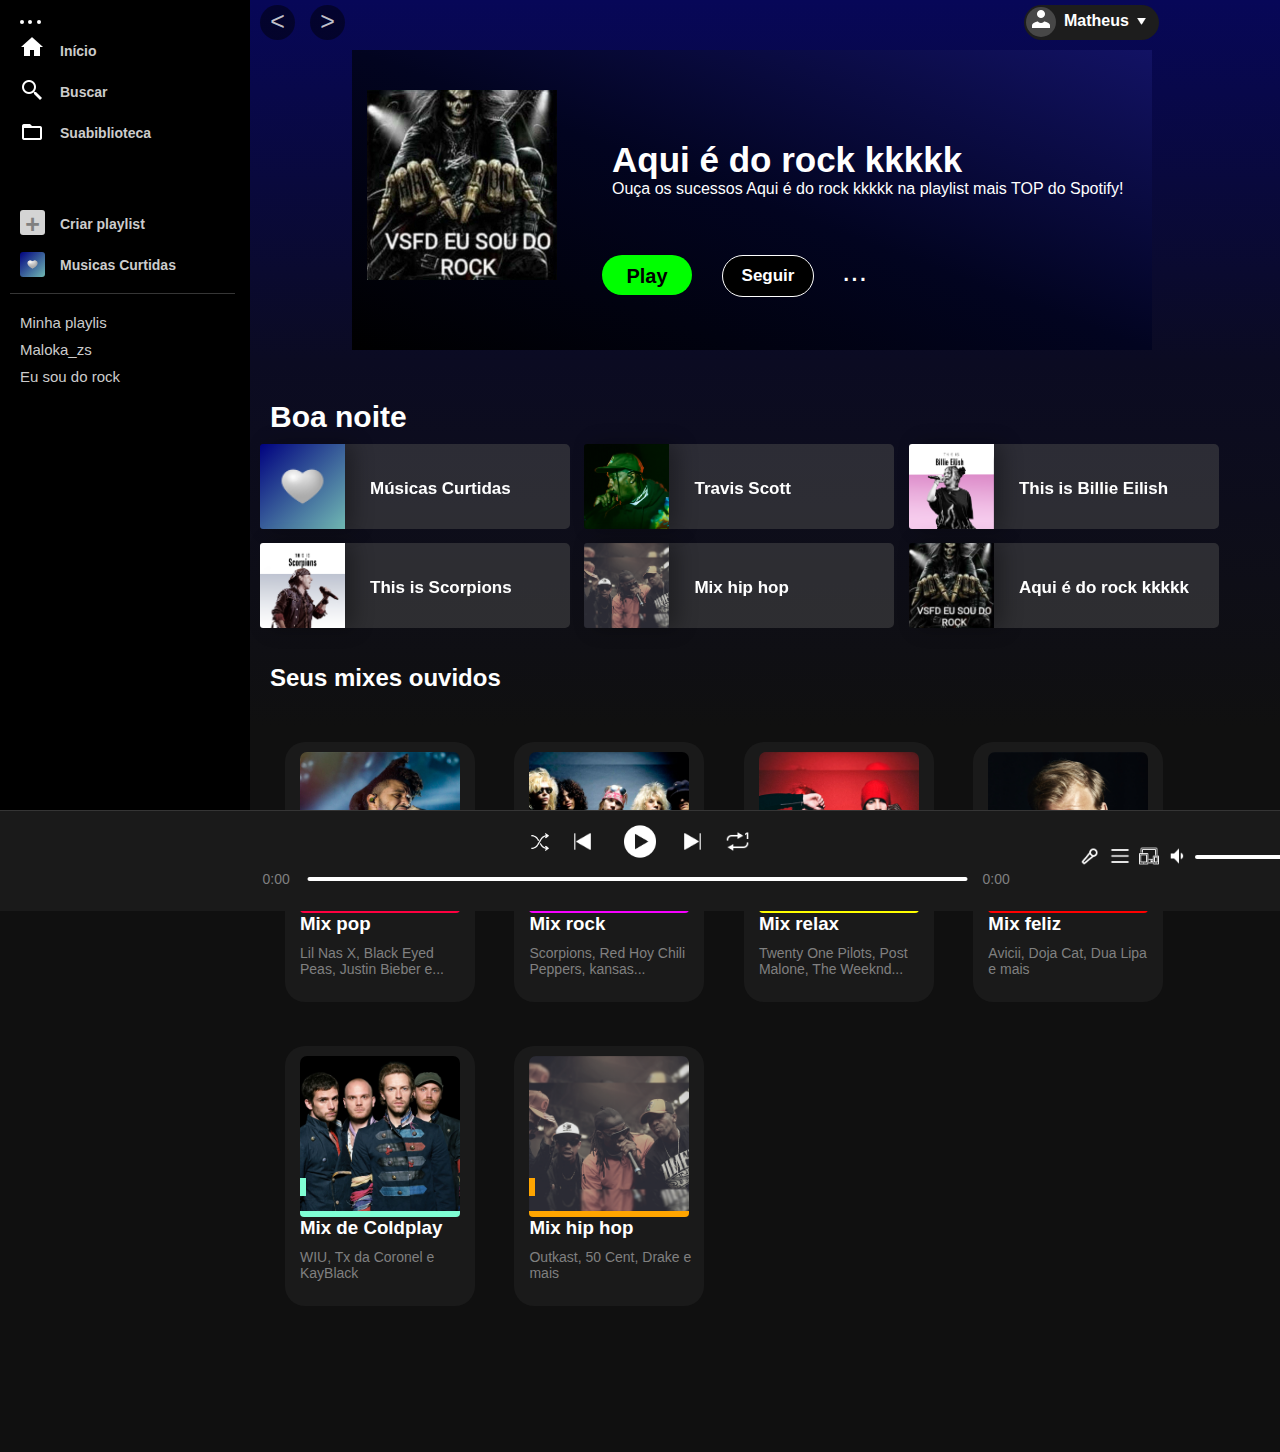
==== commit 95693fcf: "adicionando nova versão" ====
--- a/principal/index.html
+++ b/principal/index.html
@@ -144,81 +144,95 @@
         </div>
         <h2>Seus mixes ouvidos</h2>
         <div id="container_mixes">
-            <div class="mixes" id="mix_pop">
-                <img src="../img_mixes/pop.png" alt="mix pop" id="img_pop">
-                <div id="play_mixes">
-                    <img src="../img_midia/icons8-reproduzir-24 (1).png" alt="play" id="seta_reproduzir">
-                </div>
-                <div id="cont_pop">
-                    <div class="faicha" id="faicha_pop"></div>
-                    <div class="faicha2" id="faicha_pop"></div>
-                    <h3>Mix pop</h3>
-                    <p>Lil Nas X, Black Eyed Peas, Justin Bieber e...</p>
-                </div>
-            </div>
-
-            <div class="mixes" id="mix_rock">
-                <img src="../img_mixes/mix do veigh.jpeg" alt="mix rock" id="img_rock">
-                <div id="play_mixes">
-                    <img src="../img_midia/icons8-reproduzir-24 (1).png" alt="play" id="seta_reproduzir">
-                </div>
-                <div id="cont_rock">
-                    <div class="faicha" id="faicha_rock"></div>
-                    <div class="faicha2" id="faicha_rock"></div>
-                    <h3>Mix rock</h3>
-                    <p>Scorpions, Red Hoy Chili Peppers, kansas...</p>
-                </div>
-            </div>
-
-            <div class="mixes" id="mix_relax">
-                <img src="../img_mixes/top.jpg" alt="mix pop" id="img_relax">
-                <div id="play_mixes">
-                    <img src="../img_midia/icons8-reproduzir-24 (1).png" alt="play" id="seta_reproduzir">
-                </div>
-                <div id="cont_relax">
-                    <div class="faicha" id="faicha_relax"></div>
-                    <div class="faicha2" id="faicha_relax"></div>
-                    <h3>Mix relax</h3>
-                    <p>Twenty One Pilots, Post Malone, The Weeknd...</p>
-                </div>
-            </div>
-
-            <div class="mixes" id="mix_feliz">
-                <img src="../img_mixes/avicii.jpeg" alt="mix pop" id="img_feliz">
-                <div id="play_mixes">
-                    <img src="../img_midia/icons8-reproduzir-24 (1).png" alt="play" id="seta_reproduzir">
-                </div>
-                <div id="cont_feliz">
-                    <div class="faicha" id="faicha_feliz"></div>
-                    <div class="faicha2" id="faicha_feliz"></div>
-                    <h3>Mix feliz</h3>
-                    <p>Avicii, Doja Cat, Dua Lipa e mais</p>
-                </div>
-            </div>
-
-            <div class="mixes" id="mix_veigh">
-                <img src="../img_mixes/mix do veigh.jpeg" alt="mix pop" id="img_veigh">
-                <div id="play_mixes">
-                    <img src="../img_midia/icons8-reproduzir-24 (1).png" alt="play" id="seta_reproduzir">
-                </div>
-                <div id="cont_veigh">
-                    <h3>Mix de Veigh</h3>
-                    <p>WIU, Tx da Coronel e KayBlack</p>
-                </div>
-            </div>
-
-            <div class="mixes" id="mix_hiphop">
-                <img src="../img_mixes/outkast.jpeg" alt="mix pop" id="img_hiphop">
-                <div id="play_mixes">
-                    <img src="../img_midia/icons8-reproduzir-24 (1).png" alt="play" id="seta_reproduzir">
-                </div>
-                <div id="cont_pop">
-                    <div class="faicha" id="faicha_hiphop"></div>
-                    <div class="faicha2" id="faicha_hiphop"></div>
-                    <h3>Mix hip hop</h3>
-                    <p>Outkast, 50 Cent, Drake e mais</p>
-                </div>
-            </div>
+            <a href="pasta_mixes/mix_pop/pop.html">
+                <div class="mixes" id="mix_pop">
+                    <img src="../img_mixes/pop.png" alt="mix pop" id="img_pop">
+                    <div id="play_mixes">
+                        <img src="../img_midia/icons8-reproduzir-24 (1).png" alt="play" id="seta_reproduzir">
+                    </div>
+                    <div id="cont_pop">
+                        <div class="faicha" id="faicha_pop"></div>
+                        <div class="faicha2" id="faicha_pop"></div>
+                        <h3>Mix pop</h3>
+                        <p>Lil Nas X, Black Eyed Peas, Justin Bieber e...</p>
+                    </div>
+                </div>
+            </a>
+
+            <a href="pasta_mixes/mix_rock/rock.html">
+                <div class="mixes" id="mix_rock">
+                    <img src="../img_mixes/guns_c.png" alt="mix rock" id="img_rock">
+                    <div id="play_mixes">
+                        <img src="../img_midia/icons8-reproduzir-24 (1).png" alt="play" id="seta_reproduzir">
+                    </div>
+                    <div id="cont_rock">
+                        <div class="faicha" id="faicha_rock"></div>
+                        <div class="faicha2" id="faicha_rock"></div>
+                        <h3>Mix rock</h3>
+                        <p>Scorpions, Red Hoy Chili Peppers, kansas...</p>
+                    </div>
+                </div>
+            </a>
+
+            <a href="pasta_mixes/mix_relax/relax.html">
+                <div class="mixes" id="mix_relax">
+                    <img src="../img_mixes/twenty_c.png" alt="mix pop" id="img_relax">
+                    <div id="play_mixes">
+                        <img src="../img_midia/icons8-reproduzir-24 (1).png" alt="play" id="seta_reproduzir">
+                    </div>
+                    <div id="cont_relax">
+                        <div class="faicha" id="faicha_relax"></div>
+                        <div class="faicha2" id="faicha_relax"></div>
+                        <h3>Mix relax</h3>
+                        <p>Twenty One Pilots, Post Malone, The Weeknd...</p>
+                    </div>
+                </div>
+            </a>
+
+            <a href="pasta_mixes/mix_feliz/feliz.html">
+                <div class="mixes" id="mix_feliz">
+                    <img src="../img_mixes/avicii_c.png" alt="mix pop" id="img_feliz">
+                    <div id="play_mixes">
+                        <img src="../img_midia/icons8-reproduzir-24 (1).png" alt="play" id="seta_reproduzir">
+                    </div>
+                    <div id="cont_feliz">
+                        <div class="faicha" id="faicha_feliz"></div>
+                        <div class="faicha2" id="faicha_feliz"></div>
+                        <h3>Mix feliz</h3>
+                        <p>Avicii, Doja Cat, Dua Lipa e mais</p>
+                    </div>
+                </div>
+            </a>
+
+            <a href="pasta_mixes/mix_cold/cold.html">
+                <div class="mixes" id="mix_veigh">
+                    <img src="../img_mixes/Coldplay.jpg" alt="mix pop" id="img_veigh">
+                    <div id="play_mixes">
+                        <img src="../img_midia/icons8-reproduzir-24 (1).png" alt="play" id="seta_reproduzir">
+                    </div>
+                    <div id="cont_veigh">
+                        <div class="faicha" id="faicha_cold"></div>
+                        <div class="faicha2" id="faicha_cold"></div>
+                        <h3>Mix de Coldplay</h3>
+                        <p>WIU, Tx da Coronel e KayBlack</p>
+                    </div>
+                </div>
+            </a>
+
+            <a href="links_pastas/hiphop/hiphop.html">
+                <div class="mixes" id="mix_hiphop">
+                    <img src="../img_boa_tarde/racionais.png" alt="mix pop" id="img_hiphop">
+                    <div id="play_mixes">
+                        <img src="../img_midia/icons8-reproduzir-24 (1).png" alt="play" id="seta_reproduzir">
+                    </div>
+                    <div id="cont_pop">
+                        <div class="faicha" id="faicha_hiphop"></div>
+                        <div class="faicha2" id="faicha_hiphop"></div>
+                        <h3>Mix hip hop</h3>
+                        <p>Outkast, 50 Cent, Drake e mais</p>
+                    </div>
+                </div>
+            </a>
         </div>
         <div id="separar"></div>
     </main>
--- a/principal/style.css
+++ b/principal/style.css
@@ -626,12 +626,19 @@
             }
 
             #faicha_pop {
-                background-color: rgb(247, 0, 255);
+                background-color: rgb(255, 0, 64);
             }
             #faicha_feliz {
                 background-color: red;
             }
 
+            #faicha_cold {
+                background-color: aquamarine;
+            }
+
+            #faicha_hiphop {
+                background-color: orange;
+            }
 
 footer {
     background-color: rgb(26, 26, 26);
--- a/principal/tablet.css
+++ b/principal/tablet.css
@@ -45,5 +45,13 @@
         margin-left: 00px;
     }
 
+    .play_hover {
+        margin-left: 29vw;
+    }
+
+    .play_hover:hover, #play_hover_2:hover {
+        margin-left: 28.8vw;
+    }
+
     
 }